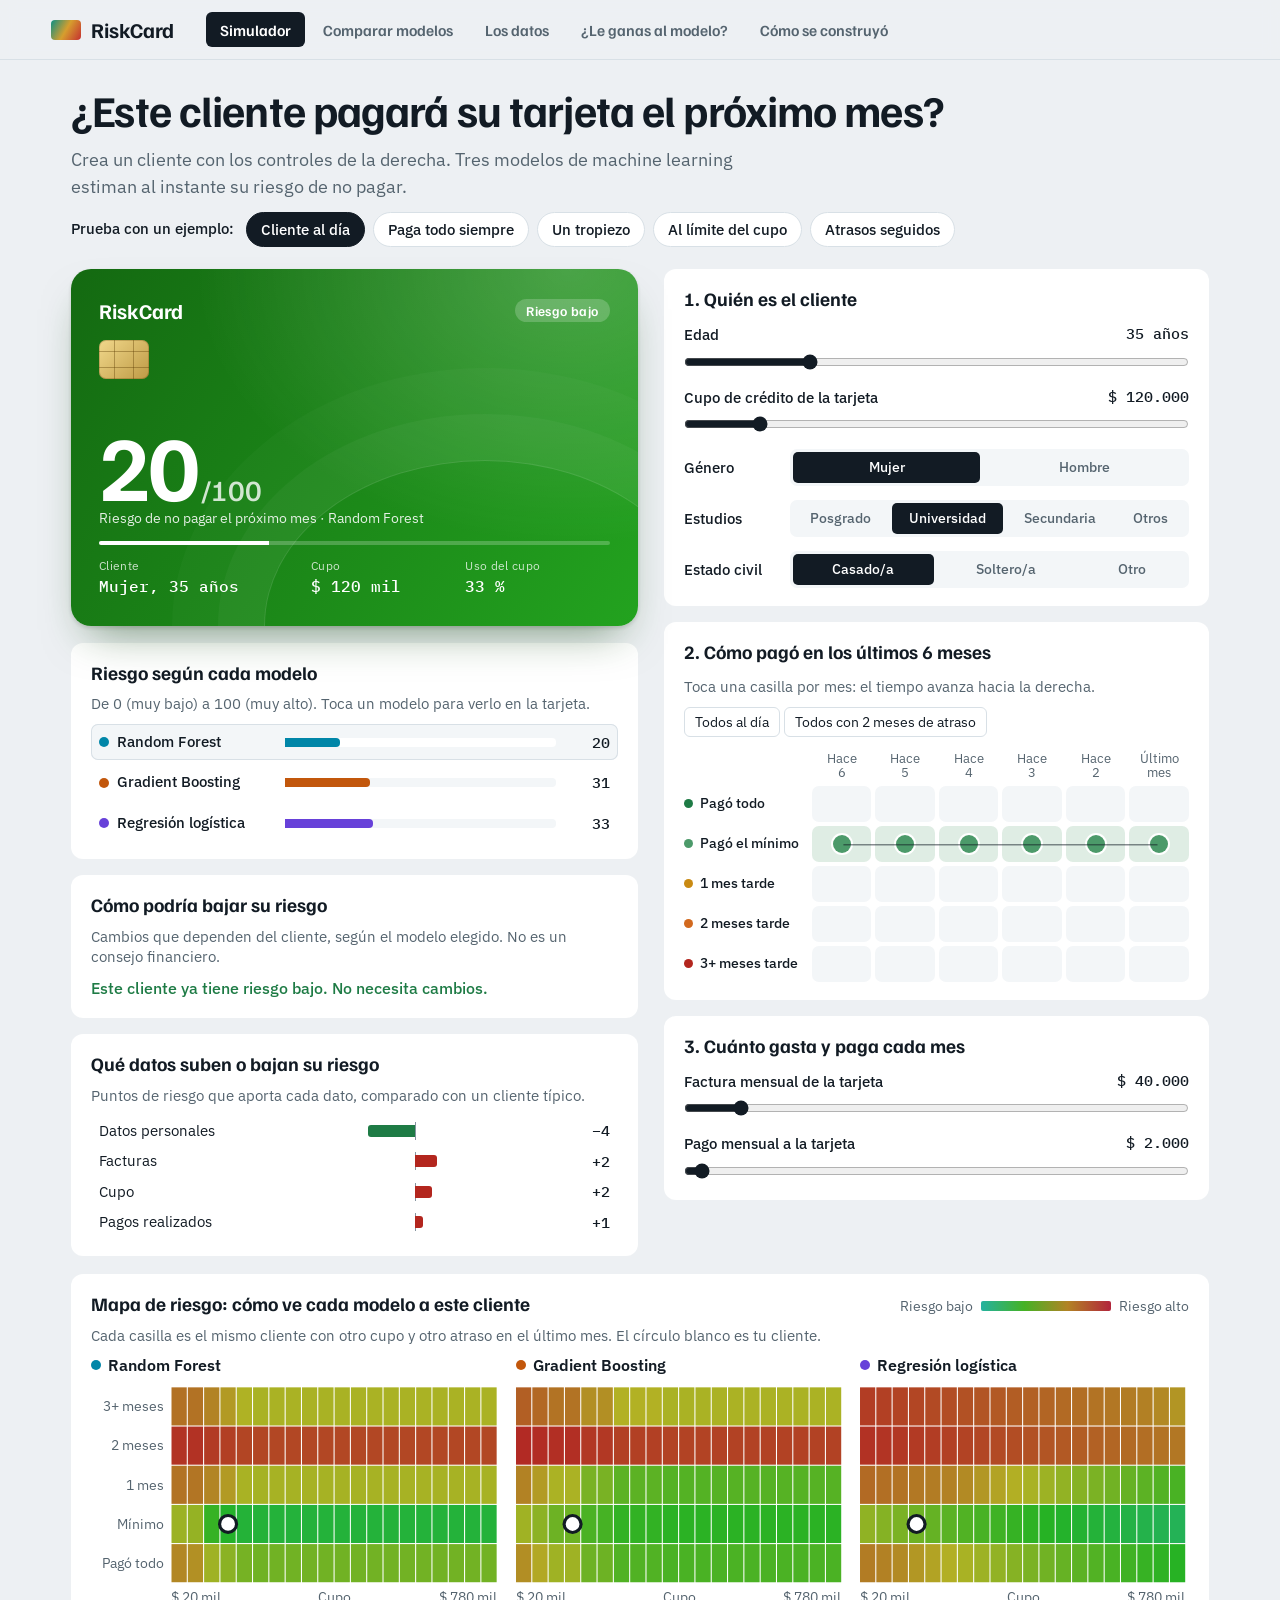
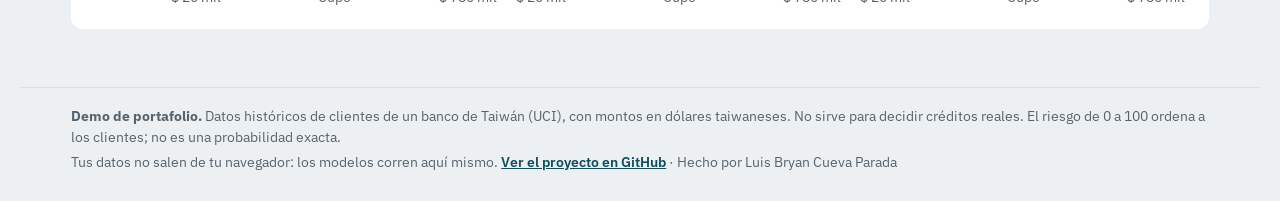
==== index.html @ 8e22eb4c "RiskCard: app web con simulador, comparación de modelos, mapa de riesgo y reto" ====
<!doctype html>
<html lang="es">
<head>
<meta charset="utf-8">
<meta name="viewport" content="width=device-width, initial-scale=1">
<title>RiskCard</title>
<meta name="description" content="Crea un cliente de tarjeta de crédito y mira cómo tres modelos de machine learning estiman su riesgo de no pagar el próximo mes.">
<link rel="preconnect" href="https://fonts.googleapis.com">
<link rel="preconnect" href="https://fonts.gstatic.com" crossorigin>
<link rel="stylesheet" href="https://fonts.googleapis.com/css2?family=Familjen+Grotesk:wght@500;600;700&family=IBM+Plex+Mono:wght@400;500&family=IBM+Plex+Sans:wght@400;500;600&display=swap">
<link rel="stylesheet" href="styles.css">
</head>
<body>
<header class="top">
  <div class="brand"><span class="mark" aria-hidden="true"></span>RiskCard</div>
  <nav class="tabs" role="tablist" aria-label="Secciones">
    <button role="tab" id="tab-simulador" aria-controls="simulador" aria-selected="true">Simulador</button>
    <button role="tab" id="tab-modelos" aria-controls="modelos" aria-selected="false">Comparar modelos</button>
    <button role="tab" id="tab-datos" aria-controls="datos" aria-selected="false">Los datos</button>
    <button role="tab" id="tab-reto" aria-controls="reto" aria-selected="false">¿Le ganas al modelo?</button>
    <button role="tab" id="tab-proyecto" aria-controls="proyecto" aria-selected="false">Cómo se construyó</button>
  </nav>
</header>

<main>
  <section id="simulador" class="view" role="tabpanel" aria-labelledby="tab-simulador">
    <div class="intro">
      <h1>¿Este cliente pagará su tarjeta el próximo mes?</h1>
      <p class="lede">Crea un cliente con los controles de la derecha. Tres modelos de machine learning estiman al instante su riesgo de no pagar.</p>
      <div class="preset-row"><span>Prueba con un ejemplo:</span><div class="presets" id="presets" aria-label="Clientes de ejemplo"></div></div>
    </div>
    <div class="sim">
      <div class="result">
        <div class="stage" id="stage">
          <article class="card" id="card" aria-live="polite">
            <div class="card-top"><span class="card-brand">RiskCard</span><span class="card-band" id="cardBand">-</span></div>
            <div class="chip" aria-hidden="true"></div>
            <div class="card-score"><span id="cardScore">--</span><small>/100</small></div>
            <div class="card-label">Riesgo de no pagar el próximo mes · <span id="cardModel">Random Forest</span></div>
            <div class="card-use"><span id="cardUseBar"></span></div>
            <div class="card-foot">
              <div><small>Cliente</small><b id="cardHolder">-</b></div>
              <div><small>Cupo</small><b id="cardLimit">-</b></div>
              <div><small>Uso del cupo</small><b id="cardUse">-</b></div>
            </div>
          </article>
        </div>
        <div class="block">
          <h2>Riesgo según cada modelo</h2>
          <p class="hint">De 0 (muy bajo) a 100 (muy alto). Toca un modelo para verlo en la tarjeta.</p>
          <div id="modelRows" class="model-rows"></div>
        </div>
        <div class="block">
          <h2>Cómo podría bajar su riesgo</h2>
          <p class="hint">Cambios que dependen del cliente, según el modelo elegido. No es un consejo financiero.</p>
          <div id="plan"></div>
        </div>
        <div class="block">
          <h2>Qué datos suben o bajan su riesgo</h2>
          <p class="hint">Puntos de riesgo que aporta cada dato, comparado con un cliente típico.</p>
          <div id="reasons"></div>
        </div>
      </div>

      <form class="controls" id="controls" onsubmit="return false">
        <fieldset>
          <legend>1. Quién es el cliente</legend>
          <label class="range"><span>Edad <output id="ageOut"></output></span><input type="range" id="age" min="21" max="79" step="1"></label>
          <label class="range"><span>Cupo de crédito de la tarjeta <output id="limitOut"></output></span><input type="range" id="limit" min="10000" max="800000" step="10000"></label>
          <div class="seg-row"><span>Género</span><div class="seg" id="gender"></div></div>
          <div class="seg-row"><span>Estudios</span><div class="seg" id="education"></div></div>
          <div class="seg-row"><span>Estado civil</span><div class="seg" id="marital"></div></div>
        </fieldset>
        <fieldset>
          <legend>2. Cómo pagó en los últimos 6 meses</legend>
          <div class="cal-tools">
            <p class="hint">Toca una casilla por mes: el tiempo avanza hacia la derecha.</p>
            <div>
              <button type="button" class="ghost" id="allGood">Todos al día</button>
              <button type="button" class="ghost" id="allLate">Todos con 2 meses de atraso</button>
            </div>
          </div>
          <div class="calendar" id="calendar"></div>
        </fieldset>
        <fieldset>
          <legend>3. Cuánto gasta y paga cada mes</legend>
          <label class="range"><span>Factura mensual de la tarjeta <output id="billOut"></output></span><input type="range" id="bill" min="0" max="400000" step="1000"></label>
          <label class="range"><span>Pago mensual a la tarjeta <output id="paidOut"></output></span><input type="range" id="paid" min="0" max="100000" step="500"></label>
        </fieldset>
      </form>
    </div>
    <div class="block wide map-block">
      <div class="head-row"><h2>Mapa de riesgo: cómo ve cada modelo a este cliente</h2><div class="scale"><span>Riesgo bajo</span><i></i><span>Riesgo alto</span></div></div>
      <p class="hint">Cada casilla es el mismo cliente con otro cupo y otro atraso en el último mes. El círculo blanco es tu cliente.</p>
      <div id="maps" class="maps"></div>
    </div>
  </section>

  <section id="modelos" class="view" role="tabpanel" aria-labelledby="tab-modelos" hidden>
    <div class="intro"><h1>¿Qué modelo predice mejor quién no pagará?</h1><p class="lede">Random Forest, Gradient Boosting y Regresión logística aprendieron de los mismos 18.000 clientes. Aquí se ponen a prueba con otros 6.000 que nunca vieron.</p></div>
    <div class="block wide">
      <div class="head-row"><h2>El cliente que creaste, según cada modelo</h2><p id="agreement" class="hint"></p></div>
      <div id="opinions" class="opinions"></div>
    </div>
    <div class="grid2">
      <div class="block"><h2>¿Qué modelo distingue mejor a quienes no pagan?</h2><p class="hint">ROC-AUC va de 0,5 (adivinar, la diagonal) a 1 (perfecto). Cuanto más arriba va la curva, mejor.</p><div id="roc"></div></div>
      <div class="block">
        <h2>¿Cuándo debería el banco poner a un cliente en alerta?</h2>
        <p class="hint">Elige desde qué nivel de riesgo se alerta. Si lo bajas, se detectan más morosos, pero también se alerta a más clientes que sí pagan.</p>
        <label class="range"><span>Poner en alerta con riesgo de <output id="cutOut"></output></span><input type="range" id="cut" min="5" max="95" step="1" value="50"></label>
        <p id="cutSummary" class="cut-summary"></p>
        <div id="cutRows"></div>
      </div>
    </div>
    <div class="block wide"><h2>¿Qué datos usa más cada modelo?</h2><p class="hint">Barra más larga: el modelo empeora más si esos datos se desordenan al azar.</p><div id="importance"></div></div>
  </section>

  <section id="reto" class="view" role="tabpanel" aria-labelledby="tab-reto" hidden>
    <div class="intro"><h1>¿Predices mejor que el modelo?</h1><p class="lede">Son 10 clientes reales que el modelo nunca vio: 5 pagaron y 5 no. Mira sus datos y decide. Al final se comparan los aciertos.</p></div>
    <div id="challenge" class="challenge"></div>
  </section>

  <section id="proyecto" class="view" role="tabpanel" aria-labelledby="tab-proyecto" hidden>
    <div class="intro"><h1>De un modelo a un sistema, y de un sistema a esta app.</h1><p class="lede">RiskCard es la cara visible de un proyecto de MLOps completo: el modelo se registró, se desplegó, se vigiló y se llevó a la web.</p></div>
    <div class="kpis">
      <div class="kpi"><b>8</b><span>experimentos comparados en MLflow</span></div>
      <div class="kpi"><b>3</b><span>réplicas en Kubernetes</span></div>
      <div class="kpi"><b>157 / 0</b><span>peticiones correctas / fallidas al borrar un pod</span></div>
      <div class="kpi"><b>6.000</b><span>predicciones verificadas en esta web</span></div>
    </div>
    <div class="block wide">
      <h2>El camino del modelo</h2>
      <ol class="journey">
        <li><b>Datos</b><span>Separación 60/20/20 reproducible, con huellas SHA-256 para auditar cada archivo.</span><code>prepare_data.py</code></li>
        <li><b>Experimentos</b><span>3 familias de modelos en MLflow, comparadas por ROC-AUC.</span><code>train.py</code></li>
        <li><b>Registro</b><span>Versiones y alias: la API pide <code>@champion</code>, nunca un archivo.</span><code>register.py</code></li>
        <li><b>Servicio</b><span>API con FastAPI en Docker. Cada respuesta dice qué modelo y qué pod respondieron.</span><code>Dockerfile</code></li>
        <li><b>Kubernetes</b><span>3 réplicas, balanceo, escalado y recuperación automática.</span><code>k8s/</code></li>
        <li><b>Monitoreo</b><span>Alarmas de data drift y concept drift, con reentrenamiento challenger.</span><code>src/drift/</code></li>
        <li class="now"><b>RiskCard</b><span>Los modelos se exportaron a JSON y corren aquí, sin servidor.</span><code>web/</code></li>
      </ol>
    </div>
    <div class="grid2">
      <div class="block"><h2>Model Registry en Kubernetes</h2><img class="shot" src="img/registry.png" alt="Versiones del modelo en MLflow con los alias champion y challenger" loading="lazy"><p class="hint">Captura real del sistema, desplegado en un clúster local.</p></div>
      <div class="block"><h2>La alarma que detectó la caída</h2><img class="shot" src="img/concept_drift.png" alt="ROC-AUC por lote: cae desde el lote 6 y la alarma salta en el lote 9" loading="lazy"><p class="hint">En una simulación, el modelo empeora desde el lote 6 y la alarma salta en el 9.</p></div>
    </div>
  </section>

  <section id="datos" class="view" role="tabpanel" aria-labelledby="tab-datos" hidden>
    <div class="intro"><h1>Lo que cuentan 30.000 clientes reales.</h1><p class="lede">De estos datos aprendieron los modelos. Impago significa no pagar el mes siguiente, y el historial de pagos lo anticipa mucho mejor que la edad.</p></div>
    <div class="kpis" id="kpis"></div>
    <div class="grid2" id="charts"></div>
  </section>
</main>

<footer>
  <p><b>Demo de portafolio.</b> Datos históricos de clientes de un banco de Taiwán (UCI), con montos en dólares taiwaneses. No sirve para decidir créditos reales. El riesgo de 0 a 100 ordena a los clientes; no es una probabilidad exacta.</p>
  <p>Tus datos no salen de tu navegador: los modelos corren aquí mismo. <a href="https://github.com/ajax708/MLOps" target="_blank" rel="noopener">Ver el proyecto en GitHub</a> · Hecho por Luis Bryan Cueva Parada</p>
</footer>
<script type="module" src="app.js"></script>
</body>
</html>
---- styles.css ----
/* Concepto: la tarjeta es el instrumento de lectura; todo lo demás es la mesa de trabajo alrededor de ella. */
:root {
  --bg:#EDF0F3; --panel:#FFFFFF; --ink:#121B24; --soft:#55646F; --faint:#8695A0; --line:#D8E0E6; --mist:#F3F6F8;
  --accent:#0F4C5C; --m1:#0086A8; --m2:#C2570C; --m3:#6741D9;
  --good:#1E7B45; --warn:#A86500; --bad:#B3261E;
  --display:"Familjen Grotesk","Segoe UI",system-ui,sans-serif;
  --body:"IBM Plex Sans","Segoe UI",system-ui,sans-serif;
  --mono:"IBM Plex Mono",Consolas,monospace;
  --hue:172;
}
* { box-sizing:border-box; margin:0; }
html { color-scheme:light; }
body { background:var(--bg); color:var(--ink); font:400 16px/1.5 var(--body); min-height:100vh; }
[hidden] { display:none !important; }
button, select, input { font:inherit; color:inherit; }
a { color:var(--accent); font-weight:600; }
:focus-visible { outline:2px solid var(--m1); outline-offset:2px; }

.top { min-width:0; max-width:100%; position:sticky; top:0; z-index:5; display:flex; align-items:center; gap:32px; padding:12px max(16px,4vw); background:rgba(237,240,243,.92); backdrop-filter:blur(8px); border-bottom:1px solid var(--line); }
.brand { display:flex; align-items:center; gap:10px; font:700 21px var(--display); letter-spacing:-.01em; }
.mark { width:30px; height:20px; border-radius:4px; background:linear-gradient(120deg,#0E8F83,#D69E2E,#C53030); }
.tabs { display:flex; gap:4px; overflow-x:auto; max-width:100%; min-width:0; }
.tabs button { background:none; border:0; padding:8px 14px; border-radius:6px; font:600 15.5px var(--display); color:var(--soft); cursor:pointer; white-space:nowrap; }
.tabs button:hover { color:var(--ink); }
.tabs button[aria-selected="true"] { background:var(--ink); color:#fff; }

main { max-width:1240px; margin:0 auto; padding:26px max(16px,4vw) 40px; }
.intro { display:flex; flex-direction:column; gap:12px; margin-bottom:22px; }
h1 { font:700 clamp(30px,4vw,44px)/1.08 var(--display); letter-spacing:-.02em; text-wrap:balance; max-width:900px; }
.lede { font-size:18px; color:var(--soft); max-width:680px; }
h2 { font:700 19px/1.25 var(--display); }
.hint { font-size:14.5px; color:var(--soft); line-height:1.35; }
.preset-row { display:flex; flex-wrap:wrap; align-items:center; gap:8px 12px; font-size:15px; font-weight:500; }
.presets { display:flex; flex-wrap:wrap; gap:8px; }
.presets button { background:var(--panel); border:1px solid var(--line); border-radius:999px; padding:6px 14px; font-size:14.5px; font-weight:500; cursor:pointer; }
.presets button:hover { border-color:var(--ink); }
.presets button.on { background:var(--ink); border-color:var(--ink); color:#fff; }

.sim { display:grid; grid-template-columns:minmax(0,1.04fr) minmax(0,1fr); gap:26px; align-items:start; }
.result { display:flex; flex-direction:column; gap:16px; min-width:0; }
.block { background:var(--panel); border-radius:12px; padding:18px 20px; display:flex; flex-direction:column; gap:10px; min-width:0; }
.block.wide { margin-bottom:18px; }
.head-row { display:flex; justify-content:space-between; align-items:baseline; gap:16px; flex-wrap:wrap; }
.grid2 { display:grid; grid-template-columns:repeat(2,minmax(0,1fr)); gap:18px; margin-bottom:18px; }

/* Tarjeta */
.stage { perspective:1100px; }
.card { --c1:hsl(var(--hue) 72% 24%); --c2:hsl(var(--hue) 68% 38%); position:relative; aspect-ratio:1.586; width:100%; border-radius:20px; padding:clamp(16px,3vw,28px); color:#fff; display:flex; flex-direction:column; overflow:hidden;
  background:radial-gradient(120% 140% at 88% 0%,rgba(255,255,255,.2),transparent 55%),linear-gradient(125deg,var(--c1),var(--c2));
  box-shadow:0 22px 44px -18px hsl(var(--hue) 60% 18% / .55),0 2px 4px rgba(0,0,0,.14); transition:--c1 .3s; transform-style:preserve-3d; will-change:transform; }
.card::after { content:""; position:absolute; inset:auto -12% -46% 34%; height:92%; border-radius:50%; border:1px solid rgba(255,255,255,.14); box-shadow:0 0 0 46px rgba(255,255,255,.035),0 0 0 92px rgba(255,255,255,.025); pointer-events:none; }
.card-top { display:flex; justify-content:space-between; align-items:center; }
.card-brand { font:700 clamp(16px,2.2vw,21px) var(--display); }
.card-band { font:600 13.5px var(--display); letter-spacing:.03em; padding:3px 11px; border-radius:999px; background:rgba(255,255,255,.2); }
.chip { width:clamp(36px,5vw,50px); aspect-ratio:1.28; margin-top:clamp(8px,1.6vw,16px); border-radius:7px; background:linear-gradient(135deg,#F1D88B,#BE9A45); box-shadow:inset 0 0 0 1px rgba(90,60,0,.25); position:relative; }
.chip::before { content:""; position:absolute; inset:28% 0; border-block:1px solid rgba(90,60,0,.38); }
.chip::after { content:""; position:absolute; inset:0 30%; border-inline:1px solid rgba(90,60,0,.38); }
.card-score { margin-top:auto; font:700 clamp(56px,8.6vw,92px)/.92 var(--display); letter-spacing:-.03em; font-variant-numeric:tabular-nums; }
.card-score small { font-size:.32em; font-weight:500; opacity:.8; letter-spacing:0; margin-left:4px; }
.card-label { font-size:14px; opacity:.88; }
.card-use { height:4px; background:rgba(255,255,255,.22); border-radius:2px; margin-block:clamp(6px,1.2vw,12px); overflow:hidden; }
.card-use span { display:block; height:100%; background:#fff; width:0; }
.card-foot { display:grid; grid-template-columns:1.4fr 1fr 1fr; gap:10px; position:relative; z-index:1; }
.card-foot small { display:block; font-size:11.5px; opacity:.76; letter-spacing:.03em; }
.card-foot b { font:500 clamp(13px,1.5vw,15.5px) var(--mono); white-space:nowrap; }

/* Modelos */
.model-rows { display:flex; flex-direction:column; gap:4px; }
.model-row { display:grid; grid-template-columns:174px minmax(0,1fr) 42px; gap:12px; align-items:center; background:none; border:0; padding:7px 8px; border-radius:7px; cursor:pointer; text-align:left; }
.model-row:hover { background:var(--mist); }
.model-row[aria-pressed="true"] { background:var(--mist); box-shadow:inset 0 0 0 1px var(--line); }
.model-row .name { display:flex; align-items:center; gap:8px; font-weight:500; font-size:15px; }
.dot { width:10px; height:10px; border-radius:50%; flex:none; }
.meter { height:9px; background:var(--mist); border-radius:0 4px 4px 0; overflow:hidden; }
.model-row[aria-pressed="true"] .meter { background:#fff; }
.meter span { display:block; height:100%; border-radius:0 4px 4px 0; transition:width .18s; }
.val { font:500 15px var(--mono); text-align:right; }

.reason { display:grid; grid-template-columns:174px minmax(0,1fr) 54px; gap:12px; align-items:center; padding:4px 8px; font-size:15px; }
.reason .track { position:relative; height:12px; }
.reason .track::before { content:""; position:absolute; left:50%; top:-3px; bottom:-3px; width:1px; background:var(--faint); }
.reason .bar { position:absolute; top:0; height:100%; transition:all .18s; }
.reason .up { left:50%; background:var(--bad); border-radius:0 3px 3px 0; }
.reason .down { right:50%; background:var(--good); border-radius:3px 0 0 3px; }

/* Controles */
.controls { display:flex; flex-direction:column; gap:16px; min-width:0; }
fieldset { border:0; padding:18px 20px; background:var(--panel); border-radius:12px; display:flex; flex-direction:column; gap:14px; min-width:0; }
legend { float:left; width:100%; font:700 19px var(--display); padding:0; }
legend + * { clear:both; }
.range { display:flex; flex-direction:column; gap:4px; font-size:15px; font-weight:500; }
.range > span { display:flex; justify-content:space-between; gap:10px; }
output { font:500 15px var(--mono); }
input[type=range] { width:100%; accent-color:var(--ink); height:22px; cursor:pointer; }
.seg-row { display:grid; grid-template-columns:96px minmax(0,1fr); gap:10px; align-items:center; font-size:15px; font-weight:500; }
.seg { display:flex; flex-wrap:wrap; gap:3px; background:var(--mist); padding:3px; border-radius:7px; }
.seg button { flex:1 1 auto; background:none; border:0; border-radius:5px; padding:5px 8px; font-size:14px; cursor:pointer; color:var(--soft); }
.seg button[aria-pressed="true"] { background:var(--ink); color:#fff; }
.cal-tools { display:flex; justify-content:space-between; align-items:center; gap:10px; flex-wrap:wrap; }
.ghost { background:none; border:1px solid var(--line); border-radius:6px; padding:4px 10px; font-size:13.5px; cursor:pointer; }
.ghost:hover { border-color:var(--ink); }
.calendar { --label:124px; --rows:calc(36px * 5 + 4px * 4); position:relative; display:grid; grid-template-columns:var(--label) repeat(6,minmax(0,1fr)); gap:4px; align-items:center; }
.cal-head { font-size:12.5px; line-height:1.15; color:var(--soft); text-align:center; padding-bottom:2px; }
.cal-row { font-size:14px; font-weight:500; display:flex; align-items:center; gap:7px; white-space:nowrap; }
.cal-row::before { content:""; width:9px; height:9px; border-radius:50%; background:var(--c); flex:none; }
.cal-cell { height:36px; border:0; border-radius:7px; background:var(--mist); cursor:pointer; position:relative; z-index:2; padding:0; }
.cal-cell::after { content:""; position:absolute; inset:0; margin:auto; width:12px; height:12px; border-radius:50%; background:transparent; transition:transform .12s; }
.cal-cell:hover { background:#E3EAEF; }
.cal-cell:hover::after { background:color-mix(in srgb,var(--c) 45%,transparent); }
.cal-cell[aria-pressed="true"] { background:color-mix(in srgb,var(--c) 18%,#fff); }
.cal-cell[aria-pressed="true"]::after { background:var(--c); width:18px; height:18px; box-shadow:0 0 0 2px #fff; }
.cal-line { position:absolute; left:calc(var(--label) + 4px); right:0; bottom:0; height:var(--rows); width:calc(100% - var(--label) - 4px); pointer-events:none; z-index:3; overflow:visible; }
.cal-line polyline { fill:none; stroke:var(--ink); stroke-width:1.6px; opacity:.5; }

/* Comparar */
.opinions { display:grid; grid-template-columns:repeat(3,minmax(0,1fr)); gap:14px; }
.opinion { border-top:4px solid var(--c); padding:10px 2px 0; }
.opinion .name { font-weight:600; }
.opinion .score { font:700 56px/1.05 var(--display); letter-spacing:-.02em; font-variant-numeric:tabular-nums; }
.opinion .sub { font-size:14px; color:var(--soft); }
.cut-summary { background:var(--mist); border-radius:8px; padding:10px 12px; font-size:15px; }
.cut-row { padding:10px 0; border-top:1px solid var(--line); display:flex; flex-direction:column; gap:6px; }
.cut-row .name { display:flex; align-items:center; gap:8px; font-weight:600; font-size:15px; }
.pair { display:grid; grid-template-columns:172px minmax(0,1fr) 62px; gap:10px; align-items:center; font-size:14px; color:var(--soft); }
.pair .meter { background:var(--mist); }
.legend { display:flex; flex-wrap:wrap; gap:14px; font-size:14px; color:var(--soft); }
.legend span { display:flex; align-items:center; gap:6px; }

svg { display:block; width:100%; height:auto; }
svg text { font:13px var(--body); fill:var(--soft); }
svg .strong { fill:var(--ink); font-weight:600; paint-order:stroke; stroke:#fff; stroke-width:4px; stroke-linejoin:round; }

.kpis { display:grid; grid-template-columns:repeat(4,minmax(0,1fr)); gap:14px; margin-bottom:18px; }
.kpi { background:var(--panel); border-radius:12px; padding:16px 20px; }
.kpi b { display:block; font:700 38px/1.1 var(--display); letter-spacing:-.02em; }
.kpi span { font-size:14.5px; color:var(--soft); }

/* Plan */
.plan { list-style:none; padding:0; display:flex; flex-direction:column; gap:6px; }
.plan li { display:grid; grid-template-columns:26px minmax(0,1fr) auto; gap:10px; align-items:center; font-size:15px; }
.step-n { width:24px; height:24px; border-radius:50%; background:var(--ink); color:#fff; display:grid; place-items:center; font:600 13px var(--display); }
.plan-foot { display:flex; justify-content:space-between; align-items:center; gap:12px; flex-wrap:wrap; font-size:15px; }
.plan-ok { color:var(--good); font-weight:500; }
.apply { background:var(--ink); color:#fff; border:0; border-radius:7px; padding:8px 16px; font:600 15px var(--display); cursor:pointer; }
.apply:hover { background:var(--accent); }

/* Mapa */
.map-block { margin-top:18px; }
.maps { display:grid; grid-template-columns:1.245fr 1fr 1fr; gap:16px; }
.map { min-width:0; display:flex; flex-direction:column; gap:6px; }
.map h3 { font:600 15.5px var(--body); display:flex; align-items:center; gap:7px; }
.scale { display:flex; align-items:center; gap:8px; font-size:13.5px; color:var(--soft); }
.scale i { width:130px; height:10px; border-radius:2px; background:linear-gradient(90deg,hsl(172 66% 42%),hsl(106 66% 42%),hsl(40 66% 42%),hsl(350 66% 42%)); }

/* Reto */
.challenge { max-width:900px; }
.board { display:flex; gap:24px; font-size:16px; margin-bottom:12px; color:var(--soft); }
.board b { font:700 20px var(--display); color:var(--ink); }
.duel { display:grid; grid-template-columns:minmax(0,1.5fr) minmax(0,1fr); gap:16px; }
.ficha, .ask, .final { background:var(--panel); border-radius:12px; padding:20px; display:flex; flex-direction:column; gap:12px; min-width:0; }
.ficha dl { display:grid; grid-template-columns:repeat(3,minmax(0,1fr)); gap:10px; }
.ficha dt { font-size:13.5px; color:var(--soft); }
.ficha dd { margin:0; font:500 17px var(--mono); }
.strip { display:grid; grid-template-columns:repeat(6,minmax(0,1fr)); gap:4px; }
.strip span { border-radius:6px; padding:10px 2px; text-align:center; font-size:13px; font-weight:600; }
.ask { justify-content:center; }
.ask > p { font:600 19px/1.25 var(--display); }
.choice { border:0; border-radius:9px; padding:14px; font:700 18px var(--display); color:#fff; cursor:pointer; }
.choice.yes { background:var(--good); } .choice.no { background:var(--bad); }
.choice:hover { filter:brightness(1.12); }
.ask table { border-collapse:collapse; width:100%; font-size:15px; }
.ask td { padding:6px 4px; border-top:1px solid var(--line); }
.ask small { color:var(--soft); display:block; }
.ok { color:var(--good); font-weight:600; } .no { color:var(--bad); font-weight:600; }
.choice.no { color:#fff; }
.final { align-items:flex-start; max-width:560px; }
.final h2 { font-size:28px; }
.scores { display:flex; gap:36px; }
.scores b { display:block; font:700 64px/1 var(--display); }
.scores span { color:var(--soft); }

/* Cómo se construyó */
.journey { list-style:none; padding:0; display:grid; grid-template-columns:repeat(7,minmax(0,1fr)); gap:6px; }
.journey li { background:var(--mist); border-radius:8px; padding:12px; display:flex; flex-direction:column; gap:6px; font-size:14px; line-height:1.3; min-width:0; }
.journey b { font:700 16px var(--display); }
.journey span { color:var(--soft); flex:1; }
.journey li > code { font:500 12px var(--mono); color:var(--m1); word-break:break-all; }
.journey li.now { background:var(--ink); color:#fff; }
.journey li.now span { color:#D3DEE5; } .journey li.now > code { color:#7FD3E8; }
.shot { width:100%; display:block; border:1px solid var(--line); border-radius:6px; }

footer { border-top:1px solid var(--line); padding:18px max(16px,4vw) 28px; font-size:14px; color:var(--soft); display:flex; flex-direction:column; gap:4px; max-width:1240px; margin:0 auto; }

@media (max-width:980px) {
  .maps { grid-template-columns:minmax(0,1fr); }
  .journey { grid-template-columns:repeat(2,minmax(0,1fr)); }
  .duel { grid-template-columns:minmax(0,1fr); }
  .sim, .grid2 { grid-template-columns:minmax(0,1fr); }
  .kpis { grid-template-columns:repeat(2,minmax(0,1fr)); }
  .stage { position:sticky; top:62px; z-index:3; }
}
@media (max-width:560px) {
  .ficha dl { grid-template-columns:minmax(0,1fr); }
  .strip span { font-size:11.5px; }
  .journey { grid-template-columns:minmax(0,1fr); }
  .top { flex-direction:column; align-items:flex-start; gap:6px; }
  .stage { position:static; }
  .calendar { --label:106px; }
  .cal-row { font-size:13px; gap:5px; }
  .opinions { grid-template-columns:minmax(0,1fr); }
  .model-row, .reason { grid-template-columns:136px minmax(0,1fr) 46px; }
  .pair { grid-template-columns:128px minmax(0,1fr) 50px; }
  .seg-row { grid-template-columns:minmax(0,1fr); gap:4px; }
  .card { aspect-ratio:auto; min-height:230px; }
}
@media (prefers-reduced-motion:reduce) { * { transition:none !important; } }
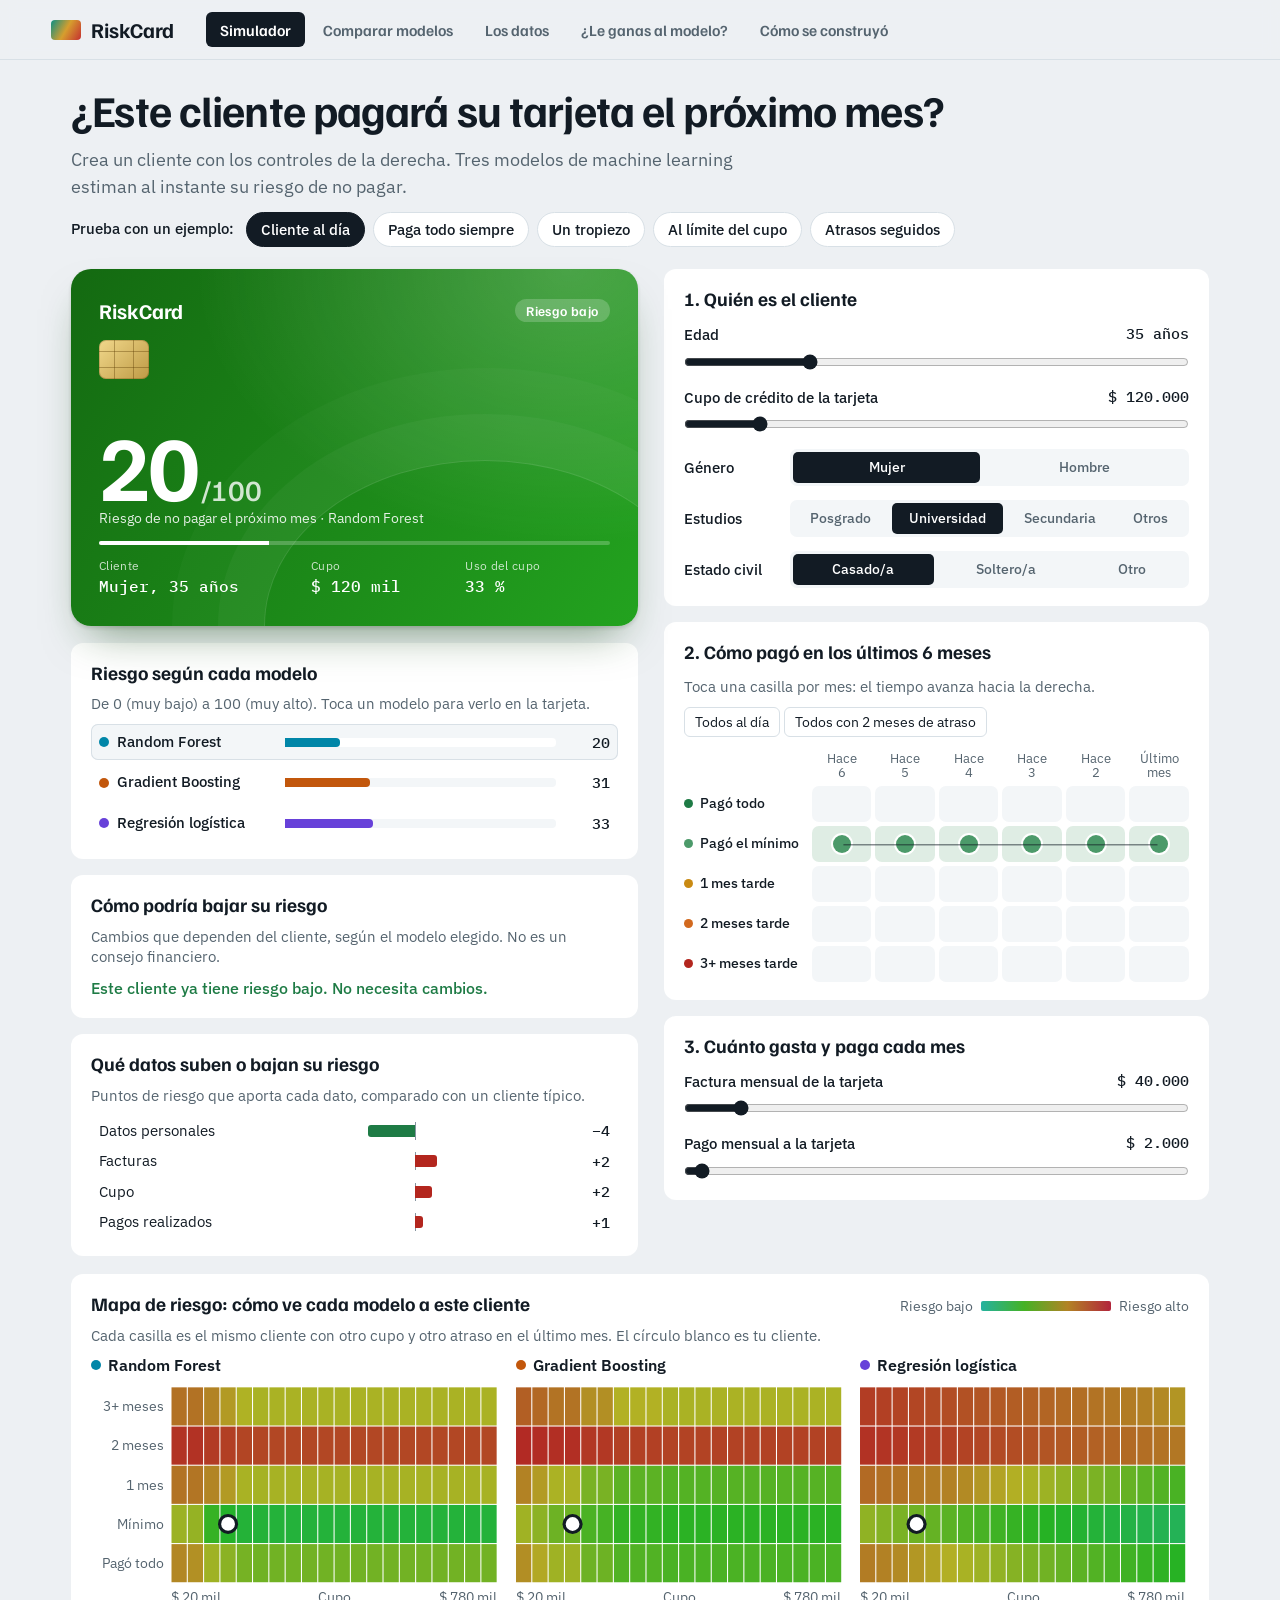
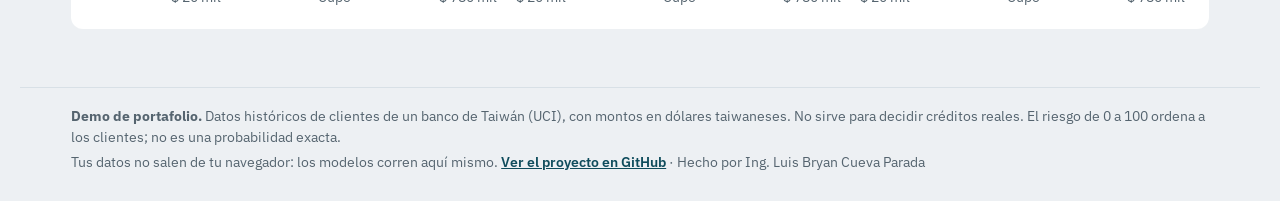
==== commit 1930f2d6: "RiskCard: firma con el título profesional" ====
--- a/index.html
+++ b/index.html
@@ -155,7 +155,7 @@
 
 <footer>
   <p><b>Demo de portafolio.</b> Datos históricos de clientes de un banco de Taiwán (UCI), con montos en dólares taiwaneses. No sirve para decidir créditos reales. El riesgo de 0 a 100 ordena a los clientes; no es una probabilidad exacta.</p>
-  <p>Tus datos no salen de tu navegador: los modelos corren aquí mismo. <a href="https://github.com/ajax708/MLOps" target="_blank" rel="noopener">Ver el proyecto en GitHub</a> · Hecho por Luis Bryan Cueva Parada</p>
+  <p>Tus datos no salen de tu navegador: los modelos corren aquí mismo. <a href="https://github.com/ajax708/MLOps" target="_blank" rel="noopener">Ver el proyecto en GitHub</a> · Hecho por Ing. Luis Bryan Cueva Parada</p>
 </footer>
 <script type="module" src="app.js"></script>
 </body>
